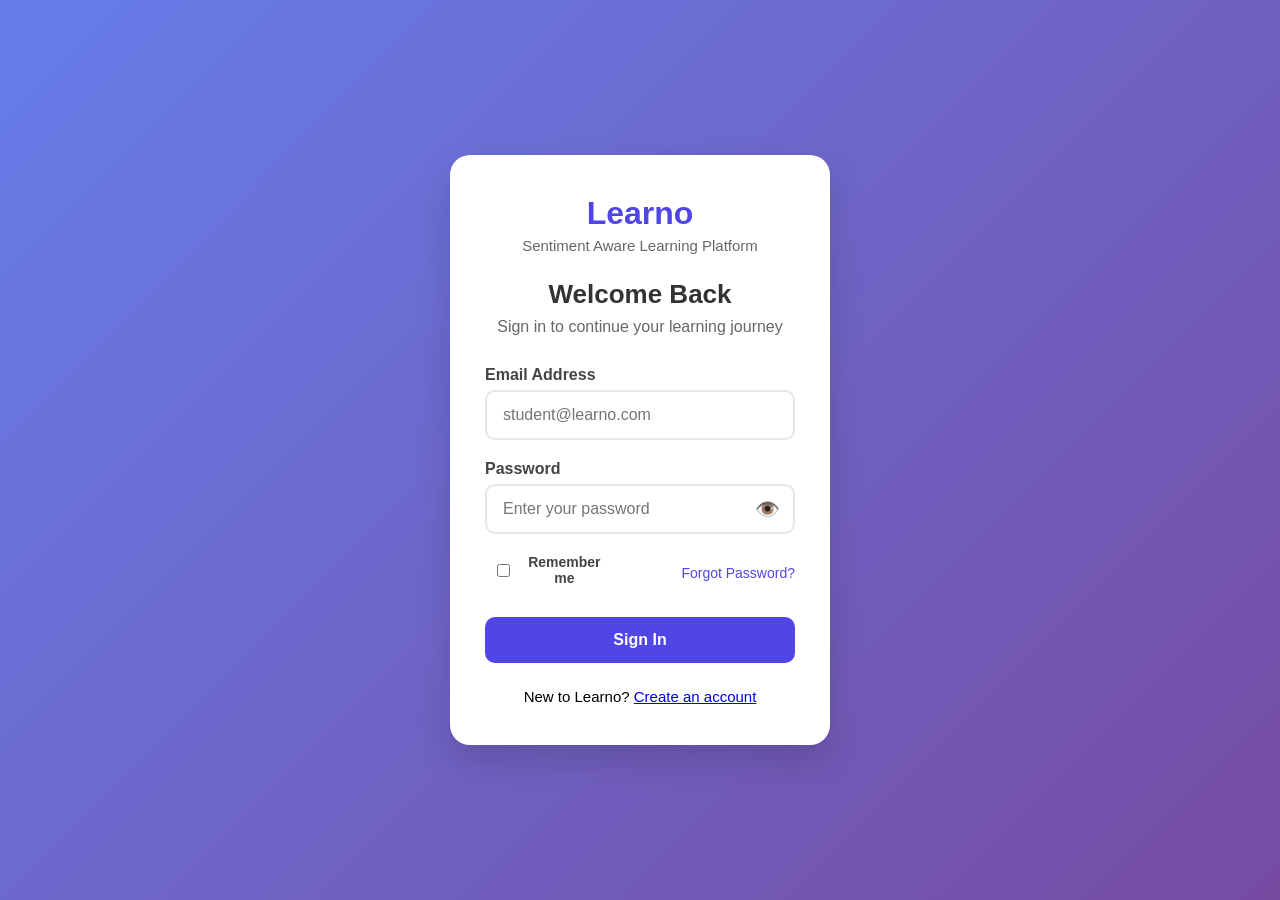
==== index.html @ dc7721a5 "Add files via upload" ====
<!doctype html>
<html lang="en">
  <head>
    <meta charset="UTF-8" />
    <meta name="viewport" content="width=device-width, initial-scale=1.0" />
    <title>Learno - Login</title>
    <link rel="stylesheet" href="style.css" />
  </head>
  <body>
    <div class="container">
      <div class="login-box">
        <!-- Header -->
        <div class="header">
          <h1>Learno</h1>
          <p>Sentiment Aware Learning Platform</p>
        </div>

        <h2>Welcome Back</h2>
        <p class="subtitle">Sign in to continue your learning journey</p>

        <form id="loginForm">
          <div class="input-group">
            <label for="email">Email Address</label>
            <input
              type="email"
              id="email"
              placeholder="student@learno.com"
              required
            />
            <span class="error" id="emailError"></span>
          </div>

          <div class="input-group">
            <label for="password">Password</label>
            <div class="password-wrapper">
              <input
                type="password"
                id="password"
                placeholder="Enter your password"
                required
              />
              <button type="button" id="togglePassword" class="toggle-btn">
                👁️
              </button>
            </div>
            <span class="error" id="passwordError"></span>
          </div>

          <div class="options">
            <label class="remember-me">
              <input type="checkbox" id="remember" />
              Remember me
            </label>
            <a href="#" class="forgot">Forgot Password?</a>
          </div>

          <button type="submit" id="loginBtn">Sign In</button>
        </form>

        <p class="signup">New to Learno? <a href="register.html">Create an account</a></p>
      </div>
    </div>

    <script src="script.js"></script>
  </body>
</html>
---- style.css ----
* {
  margin: 0;
  padding: 0;
  box-sizing: border-box;
}

body {
  font-family: "Segoe UI", Tahoma, Geneva, Verdana, sans-serif;
  background: linear-gradient(135deg, #667eea 0%, #764ba2 100%);
  height: 100vh;
  display: flex;
  align-items: center;
  justify-content: center;
}

.container {
  width: 100%;
  max-width: 420px;
  padding: 20px;
}

.login-box {
  background: white;
  padding: 40px 35px;
  border-radius: 20px;
  box-shadow: 0 15px 35px rgba(0, 0, 0, 0.15);
  text-align: center;
}

.header h1 {
  font-size: 32px;
  color: #4f46e5;
  margin-bottom: 5px;
}

.header p {
  color: #666;
  font-size: 15px;
}

h2 {
  margin: 25px 0 8px;
  font-size: 26px;
  color: #333;
}

.subtitle {
  color: #666;
  margin-bottom: 30px;
}

.input-group {
  margin-bottom: 20px;
  text-align: left;
}

label {
  display: block;
  margin-bottom: 6px;
  font-weight: 600;
  color: #444;
}

input {
  width: 100%;
  padding: 14px 16px;
  border: 2px solid #e5e7eb;
  border-radius: 10px;
  font-size: 16px;
  transition: all 0.3s;
}

input:focus {
  border-color: #4f46e5;
  box-shadow: 0 0 0 4px rgba(79, 70, 229, 0.1);
  outline: none;
}

.password-wrapper {
  position: relative;
}

.toggle-btn {
  position: absolute;
  right: 15px;
  top: 50%;
  transform: translateY(-50%);
  background: none;
  border: none;
  font-size: 20px;
  cursor: pointer;
}

.error {
  color: #ef4444;
  font-size: 14px;
  margin-top: 5px;
  display: none;
}

.options {
  display: flex;
  justify-content: space-between;
  align-items: center;
  margin: 15px 0;
  font-size: 14px;
}

.remember-me {
  display: flex;
  align-items: center;
  gap: 6px;
  cursor: pointer;
}

.forgot {
  color: #4f46e5;
  text-decoration: none;
}

.forgot:hover {
  text-decoration: underline;
}

#loginBtn {
  width: 100%;
  padding: 14px;
  background: #4f46e5;
  color: white;
  border: none;
  border-radius: 10px;
  font-size: 16px;
  font-weight: 600;
  cursor: pointer;
  margin-top: 10px;
  transition: all 0.3s;
}

#loginBtn:hover {
  background: #4338ca;
  transform: translateY(-2px);
}

#loginBtn:disabled {
  background: #94a3b8;
  cursor: not-allowed;
  transform: none;
}

.signup {
  margin-top: 25px;
  font-size: 15px;
}
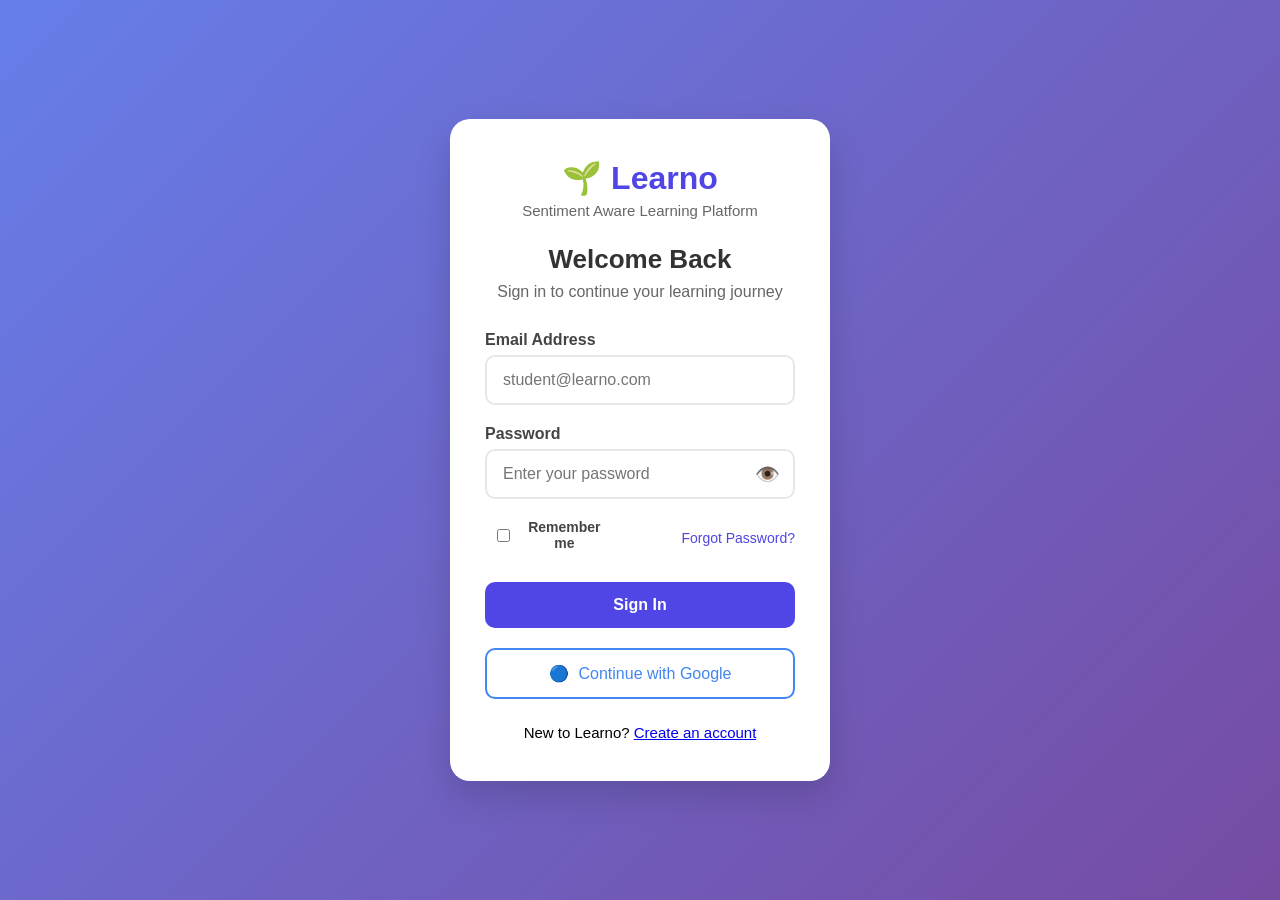
==== commit 8757386c: "Add files via upload Updated login page with forgot password and google button" ====
--- a/index.html
+++ b/index.html
@@ -1,66 +1,74 @@
-<!doctype html>
+<!DOCTYPE html>
 <html lang="en">
-  <head>
-    <meta charset="UTF-8" />
-    <meta name="viewport" content="width=device-width, initial-scale=1.0" />
-    <title>Learno - Login</title>
-    <link rel="stylesheet" href="style.css" />
-  </head>
-  <body>
-    <div class="container">
-      <div class="login-box">
-        <!-- Header -->
-        <div class="header">
-          <h1>Learno</h1>
-          <p>Sentiment Aware Learning Platform</p>
+<head>
+  <meta charset="UTF-8">
+  <meta name="viewport" content="width=device-width, initial-scale=1.0">
+  <title>Learno - Login</title>
+  <link rel="stylesheet" href="style.css">
+</head>
+<body>
+  
+  <div class="container">
+    <div class="login-box">
+      <div class="header">
+        <h1>🌱 Learno</h1>
+        <p>Sentiment Aware Learning Platform</p>
+      </div>
+
+      <h2>Welcome Back</h2>
+      <p class="subtitle">Sign in to continue your learning journey</p>
+
+      <form id="loginForm">
+        <div class="input-group">
+          <label for="email">Email Address</label>
+          <input type="email" id="email" placeholder="student@learno.com" required>
+          <span class="error" id="emailError"></span>
         </div>
 
-        <h2>Welcome Back</h2>
-        <p class="subtitle">Sign in to continue your learning journey</p>
+        <div class="input-group">
+          <label for="password">Password</label>
+          <div class="password-wrapper">
+            <input type="password" id="password" placeholder="Enter your password" required>
+            <button type="button" id="togglePassword" class="toggle-btn">👁️</button>
+          </div>
+          <span class="error" id="passwordError"></span>
+        </div>
 
-        <form id="loginForm">
-          <div class="input-group">
-            <label for="email">Email Address</label>
-            <input
-              type="email"
-              id="email"
-              placeholder="student@learno.com"
-              required
-            />
-            <span class="error" id="emailError"></span>
-          </div>
+        <div class="options">
+          <label class="remember-me">
+            <input type="checkbox" id="remember">
+            Remember me
+          </label>
+          <a href="#" id="forgotPassword" class="forgot">Forgot Password?</a>
+        </div>
 
-          <div class="input-group">
-            <label for="password">Password</label>
-            <div class="password-wrapper">
-              <input
-                type="password"
-                id="password"
-                placeholder="Enter your password"
-                required
-              />
-              <button type="button" id="togglePassword" class="toggle-btn">
-                👁️
-              </button>
-            </div>
-            <span class="error" id="passwordError"></span>
-          </div>
+        <button type="submit" id="loginBtn">Sign In</button>
+      </form>
 
-          <div class="options">
-            <label class="remember-me">
-              <input type="checkbox" id="remember" />
-              Remember me
-            </label>
-            <a href="#" class="forgot">Forgot Password?</a>
-          </div>
+      <!-- Social Login -->
+      <div class="social-login">
+        <button class="google-btn" id="googleLogin">
+          <span>🔵</span> Continue with Google
+        </button>
+      </div>
 
-          <button type="submit" id="loginBtn">Sign In</button>
-        </form>
+      <p class="signup">
+        New to Learno? <a href="register.html">Create an account</a>
+      </p>
+    </div>
+  </div>
 
-        <p class="signup">New to Learno? <a href="register.html">Create an account</a></p>
-      </div>
+  <!-- Forgot Password Modal -->
+  <div id="forgotModal" class="modal">
+    <div class="modal-content">
+      <h3>Reset Your Password</h3>
+      <p>Enter your email and we'll send you a reset link.</p>
+      <input type="email" id="resetEmail" placeholder="your@email.com" class="modal-input">
+      <button id="sendResetBtn" class="btn btn-success w-100">Send Reset Link</button>
+      <button id="closeModal" class="btn btn-secondary w-100 mt-2">Cancel</button>
     </div>
+  </div>
 
-    <script src="script.js"></script>
-  </body>
-</html>
+  <script src="script.js"></script>
+</body>
+</html>     
--- a/style.css
+++ b/style.css
@@ -151,3 +151,56 @@
   margin-top: 25px;
   font-size: 15px;
 }
+/* Social Login */
+.social-login {
+  margin: 20px 0;
+}
+
+.google-btn {
+  width: 100%;
+  padding: 14px;
+  background: white;
+  border: 2px solid #4285f4;
+  color: #4285f4;
+  border-radius: 10px;
+  font-size: 16px;
+  font-weight: 500;
+  cursor: pointer;
+  display: flex;
+  align-items: center;
+  justify-content: center;
+  gap: 10px;
+}
+
+.google-btn:hover {
+  background: #f8f9fa;
+}
+
+/* Modal */
+.modal {
+  display: none;
+  position: fixed;
+  top: 0; left: 0;
+  width: 100%; height: 100%;
+  background: rgba(0,0,0,0.6);
+  z-index: 1000;
+  align-items: center;
+  justify-content: center;
+}
+
+.modal-content {
+  background: white;
+  padding: 30px;
+  border-radius: 15px;
+  width: 90%;
+  max-width: 400px;
+  text-align: center;
+}
+
+.modal-input {
+  width: 100%;
+  padding: 12px;
+  margin: 15px 0;
+  border: 2px solid #ddd;
+  border-radius: 8px;
+}
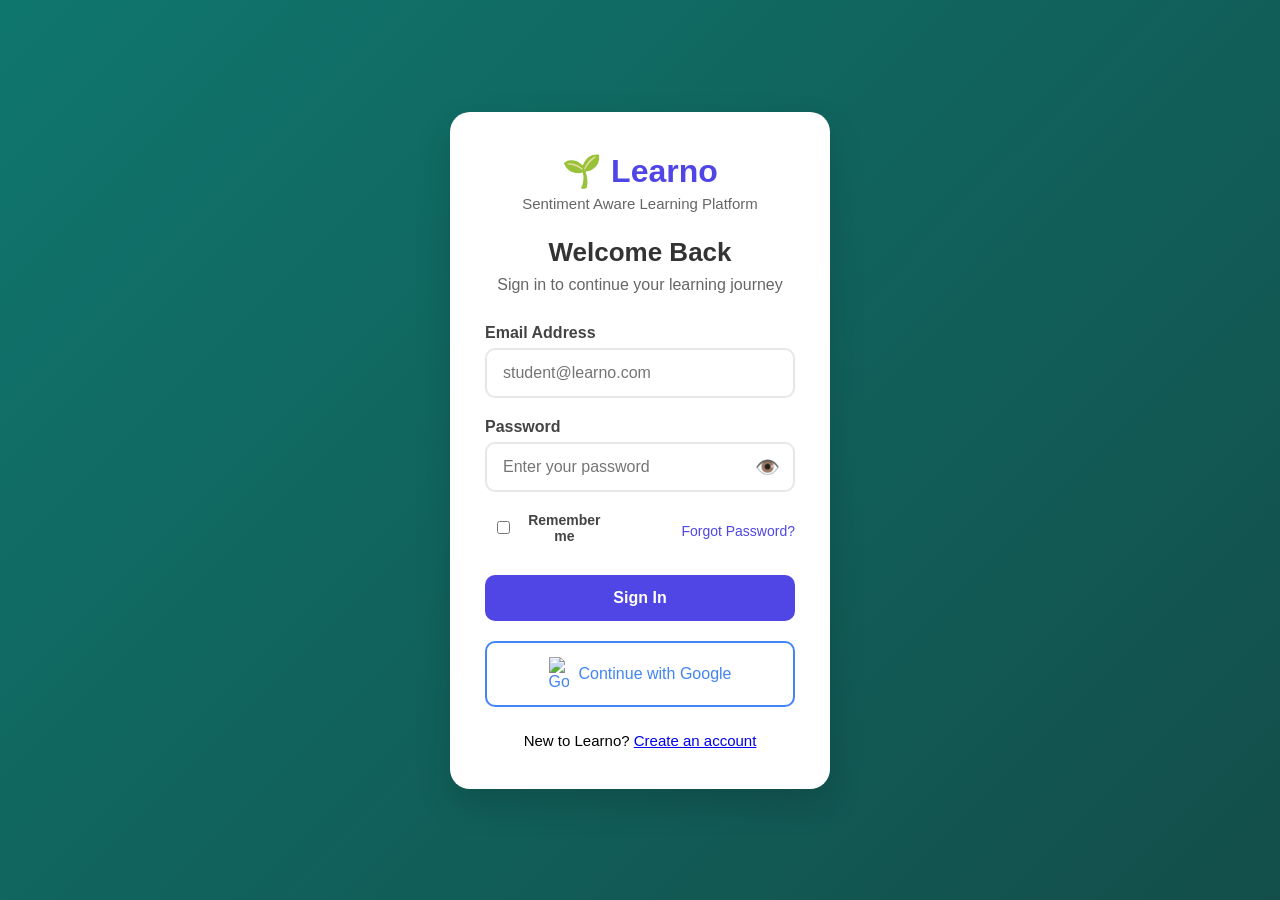
==== commit 687ed97e: "Add files via upload" ====
--- a/index.html
+++ b/index.html
@@ -45,10 +45,11 @@
         <button type="submit" id="loginBtn">Sign In</button>
       </form>
 
-      <!-- Social Login -->
+      <!-- Google Login -->
       <div class="social-login">
         <button class="google-btn" id="googleLogin">
-          <span>🔵</span> Continue with Google
+          <img src="https://upload.wikimedia.org/wikipedia/commons/5/53/Google_%22G%22_Logo.svg" alt="Google" width="20">
+          Continue with Google
         </button>
       </div>
 
@@ -58,17 +59,17 @@
     </div>
   </div>
 
-  <!-- Forgot Password Modal -->
+  <!-- Modern Forgot Password Modal -->
   <div id="forgotModal" class="modal">
     <div class="modal-content">
-      <h3>Reset Your Password</h3>
-      <p>Enter your email and we'll send you a reset link.</p>
+      <span class="close-modal" id="closeModal">×</span>
+      <h3>Reset Password</h3>
+      <p>Enter your email address and we'll send you a link to reset your password.</p>
       <input type="email" id="resetEmail" placeholder="your@email.com" class="modal-input">
-      <button id="sendResetBtn" class="btn btn-success w-100">Send Reset Link</button>
-      <button id="closeModal" class="btn btn-secondary w-100 mt-2">Cancel</button>
+      <button id="sendResetBtn" class="btn btn-primary w-100">Send Reset Link</button>
     </div>
   </div>
 
   <script src="script.js"></script>
 </body>
-</html>     +</html>
--- a/style.css
+++ b/style.css
@@ -203,4 +203,64 @@
   margin: 15px 0;
   border: 2px solid #ddd;
   border-radius: 8px;
+}/* New Login Page Background - Different Green Shade */
+body {
+  background: linear-gradient(135deg, #0f766e 0%, #134e4a 100%);
+}
+
+/* Google Button */
+.google-btn {
+  width: 100%;
+  padding: 14px;
+  background: white;
+  border: 2px solid #4285f4;
+  color: #4285f4;
+  border-radius: 10px;
+  font-size: 16px;
+  font-weight: 500;
+  cursor: pointer;
+  display: flex;
+  align-items: center;
+  justify-content: center;
+  gap: 10px;
+  margin: 15px 0;
+}
+
+.google-btn:hover {
+  background: #f8f9fa;
+}
+
+/* Modern Forgot Password Modal */
+.modal {
+  display: none;
+  position: fixed;
+  top: 0; left: 0;
+  width: 100%; height: 100%;
+  background: rgba(0,0,0,0.7);
+  z-index: 2000;
+  align-items: center;
+  justify-content: center;
+}
+
+.modal-content {
+  background: white;
+  padding: 35px;
+  border-radius: 16px;
+  width: 90%;
+  max-width: 420px;
+  position: relative;
+  text-align: center;
+}
+
+.close-modal {
+  position: absolute;
+  top: 15px;
+  right: 20px;
+  font-size: 28px;
+  cursor: pointer;
+  color: #666;
+}
+
+.close-modal:hover {
+  color: #000;
 }
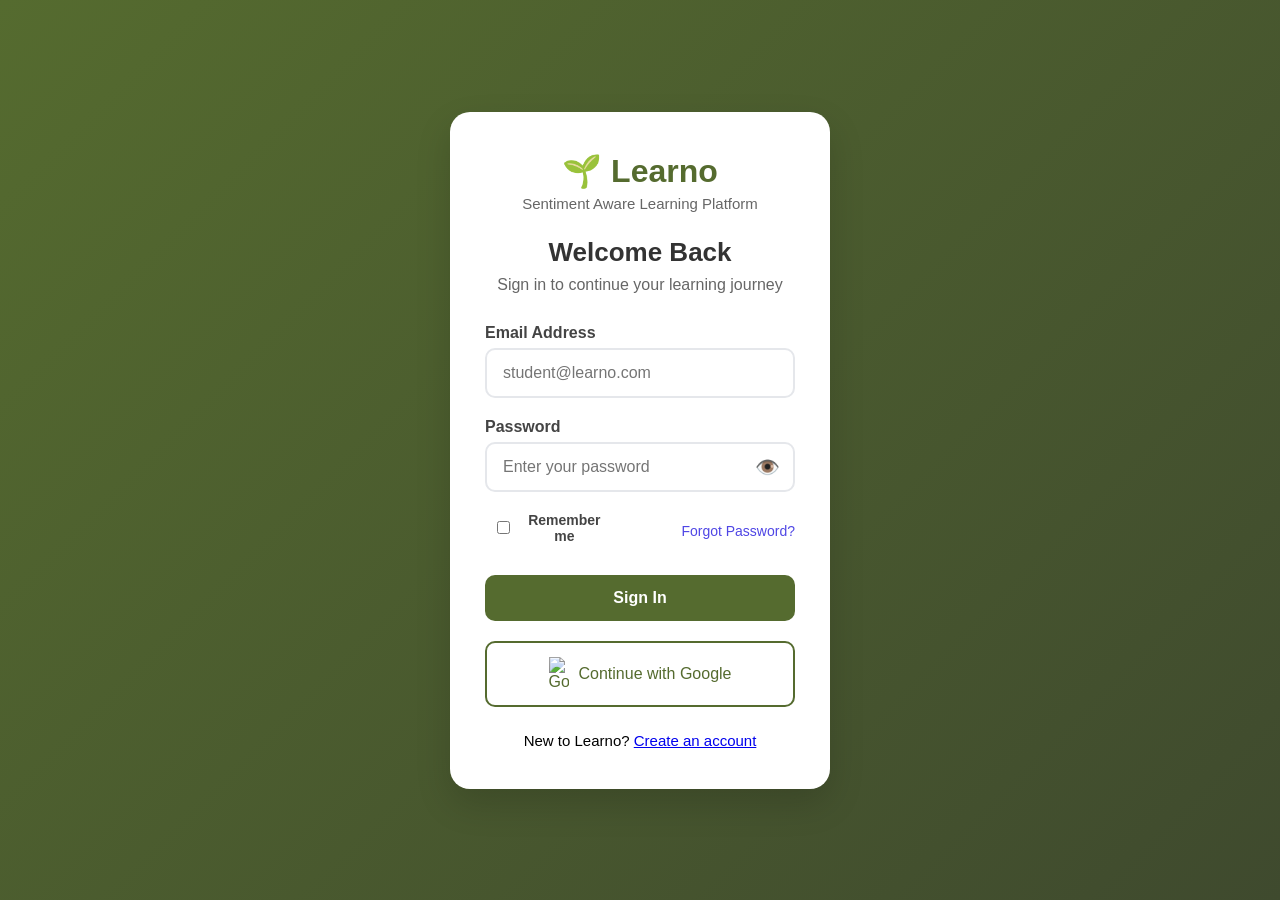
==== commit ad3d8a13: "Add files via upload" ====
--- a/index.html
+++ b/index.html
@@ -11,7 +11,7 @@
   <div class="container">
     <div class="login-box">
       <div class="header">
-        <h1>🌱 Learno</h1>
+        <h1 style="color: #556b2f;">🌱 Learno</h1>
         <p>Sentiment Aware Learning Platform</p>
       </div>
 
@@ -45,7 +45,6 @@
         <button type="submit" id="loginBtn">Sign In</button>
       </form>
 
-      <!-- Google Login -->
       <div class="social-login">
         <button class="google-btn" id="googleLogin">
           <img src="https://upload.wikimedia.org/wikipedia/commons/5/53/Google_%22G%22_Logo.svg" alt="Google" width="20">
@@ -59,17 +58,6 @@
     </div>
   </div>
 
-  <!-- Modern Forgot Password Modal -->
-  <div id="forgotModal" class="modal">
-    <div class="modal-content">
-      <span class="close-modal" id="closeModal">×</span>
-      <h3>Reset Password</h3>
-      <p>Enter your email address and we'll send you a link to reset your password.</p>
-      <input type="email" id="resetEmail" placeholder="your@email.com" class="modal-input">
-      <button id="sendResetBtn" class="btn btn-primary w-100">Send Reset Link</button>
-    </div>
-  </div>
-
   <script src="script.js"></script>
 </body>
 </html>
--- a/style.css
+++ b/style.css
@@ -263,4 +263,20 @@
 
 .close-modal:hover {
   color: #000;
+}/* Olive Green Theme for Login Page */
+body {
+  background: linear-gradient(135deg, #556b2f 0%, #3f4a2e 100%);
+}
+
+.login-btn, #loginBtn {
+  background: #556b2f;
+}
+
+.login-btn:hover, #loginBtn:hover {
+  background: #3f4a2e;
+}
+
+.google-btn {
+  border-color: #556b2f;
+  color: #556b2f;
 }
